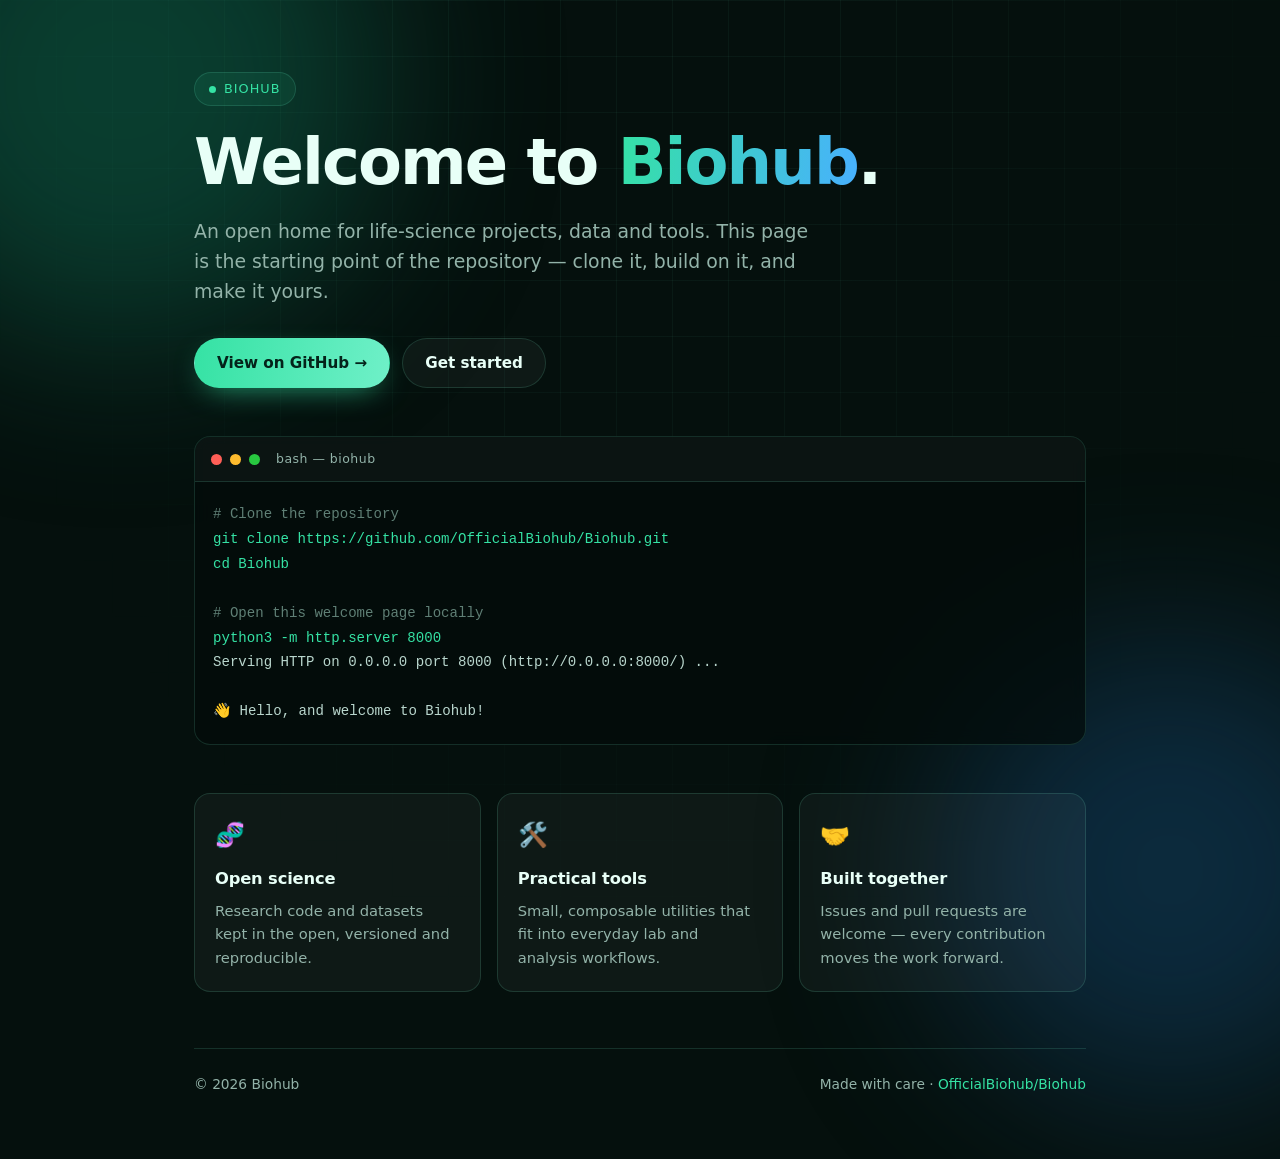
==== index.html @ 8314440e "Add welcome page for Biohub Add a self-contained index.html welcome page (no build step or dependenc" ====
<!DOCTYPE html>
<html lang="en">
<head>
<meta charset="UTF-8" />
<meta name="viewport" content="width=device-width, initial-scale=1.0" />
<title>Welcome to Biohub</title>
<meta name="description" content="Welcome to Biohub — an open home for life-science projects, data and tools." />
<link rel="icon" href="data:image/svg+xml,<svg xmlns='http://www.w3.org/2000/svg' viewBox='0 0 100 100'><text y='.9em' font-size='90'>🧬</text></svg>" />
<style>
  :root {
    --bg: #05100d;
    --bg-soft: #0b1a16;
    --card: rgba(255, 255, 255, 0.04);
    --border: rgba(120, 255, 214, 0.14);
    --text: #e8fff7;
    --muted: #93b3a9;
    --accent: #35e2a4;
    --accent-2: #48b0ff;
    --radius: 16px;
  }

  * { box-sizing: border-box; }

  html, body { height: 100%; }

  body {
    margin: 0;
    font-family: "Inter", ui-sans-serif, system-ui, -apple-system, "Segoe UI", Roboto, Helvetica, Arial, sans-serif;
    color: var(--text);
    background: var(--bg);
    line-height: 1.6;
    -webkit-font-smoothing: antialiased;
    overflow-x: hidden;
  }

  /* Ambient background */
  .glow {
    position: fixed;
    border-radius: 50%;
    filter: blur(90px);
    opacity: 0.5;
    pointer-events: none;
    z-index: 0;
  }
  .glow--a { width: 520px; height: 520px; background: #0f6b52; top: -180px; left: -140px; }
  .glow--b { width: 460px; height: 460px; background: #14456e; bottom: -200px; right: -120px; }

  .grid-lines {
    position: fixed;
    inset: 0;
    background-image:
      linear-gradient(rgba(120, 255, 214, 0.045) 1px, transparent 1px),
      linear-gradient(90deg, rgba(120, 255, 214, 0.045) 1px, transparent 1px);
    background-size: 56px 56px;
    mask-image: radial-gradient(ellipse at 50% 0%, #000 25%, transparent 78%);
    -webkit-mask-image: radial-gradient(ellipse at 50% 0%, #000 25%, transparent 78%);
    pointer-events: none;
    z-index: 0;
  }

  .wrap {
    position: relative;
    z-index: 1;
    max-width: 940px;
    margin: 0 auto;
    padding: 72px 24px 64px;
  }

  /* Hero */
  .badge {
    display: inline-flex;
    align-items: center;
    gap: 8px;
    padding: 6px 14px;
    font-size: 0.8rem;
    letter-spacing: 0.08em;
    text-transform: uppercase;
    color: var(--accent);
    background: rgba(53, 226, 164, 0.08);
    border: 1px solid var(--border);
    border-radius: 999px;
  }

  .dot {
    width: 7px; height: 7px;
    border-radius: 50%;
    background: var(--accent);
    box-shadow: 0 0 0 0 rgba(53, 226, 164, 0.6);
    animation: pulse 2.4s ease-out infinite;
  }

  @keyframes pulse {
    0%   { box-shadow: 0 0 0 0 rgba(53, 226, 164, 0.55); }
    70%  { box-shadow: 0 0 0 12px rgba(53, 226, 164, 0); }
    100% { box-shadow: 0 0 0 0 rgba(53, 226, 164, 0); }
  }

  h1 {
    font-size: clamp(2.4rem, 7vw, 4rem);
    line-height: 1.08;
    letter-spacing: -0.03em;
    margin: 22px 0 0;
    font-weight: 700;
  }

  h1 .accent {
    background: linear-gradient(100deg, var(--accent), var(--accent-2));
    -webkit-background-clip: text;
    background-clip: text;
    color: transparent;
  }

  .lede {
    max-width: 620px;
    margin: 18px 0 0;
    font-size: clamp(1.02rem, 2.2vw, 1.18rem);
    color: var(--muted);
  }

  .actions {
    display: flex;
    flex-wrap: wrap;
    gap: 12px;
    margin-top: 32px;
  }

  .btn {
    display: inline-flex;
    align-items: center;
    gap: 8px;
    padding: 12px 22px;
    border-radius: 999px;
    font-weight: 600;
    font-size: 0.95rem;
    text-decoration: none;
    border: 1px solid transparent;
    transition: transform 0.16s ease, box-shadow 0.16s ease, background 0.16s ease, border-color 0.16s ease;
  }
  .btn:hover { transform: translateY(-2px); }

  .btn--primary {
    color: #04231a;
    background: linear-gradient(100deg, var(--accent), #6ff0c8);
    box-shadow: 0 10px 30px -12px rgba(53, 226, 164, 0.75);
  }

  .btn--ghost {
    color: var(--text);
    border-color: var(--border);
    background: var(--card);
  }
  .btn--ghost:hover { border-color: rgba(120, 255, 214, 0.35); }

  /* Terminal card */
  .terminal {
    margin-top: 48px;
    border: 1px solid var(--border);
    border-radius: var(--radius);
    background: rgba(3, 12, 10, 0.72);
    overflow: hidden;
    backdrop-filter: blur(8px);
  }

  .terminal__bar {
    display: flex;
    align-items: center;
    gap: 8px;
    padding: 12px 16px;
    background: rgba(255, 255, 255, 0.03);
    border-bottom: 1px solid var(--border);
  }
  .terminal__bar span {
    width: 11px; height: 11px; border-radius: 50%;
    background: #33463f;
  }
  .terminal__bar span:nth-child(1) { background: #ff5f57; }
  .terminal__bar span:nth-child(2) { background: #febc2e; }
  .terminal__bar span:nth-child(3) { background: #28c840; }
  .terminal__title {
    margin-left: 8px;
    font-size: 0.78rem;
    color: var(--muted);
    letter-spacing: 0.04em;
  }

  pre {
    margin: 0;
    padding: 20px 18px;
    overflow-x: auto;
    font-family: ui-monospace, SFMono-Regular, "SF Mono", Menlo, Consolas, monospace;
    font-size: 0.88rem;
    line-height: 1.75;
  }
  .c-com { color: #5f7f75; }
  .c-cmd { color: var(--accent); }
  .c-out { color: #b9d6cd; }

  /* Cards */
  .cards {
    display: grid;
    grid-template-columns: repeat(auto-fit, minmax(230px, 1fr));
    gap: 16px;
    margin-top: 48px;
  }

  .card {
    padding: 22px 20px;
    border: 1px solid var(--border);
    border-radius: var(--radius);
    background: var(--card);
    transition: transform 0.18s ease, border-color 0.18s ease, background 0.18s ease;
  }
  .card:hover {
    transform: translateY(-3px);
    border-color: rgba(120, 255, 214, 0.32);
    background: rgba(255, 255, 255, 0.06);
  }
  .card__icon { font-size: 1.5rem; }
  .card h3 {
    margin: 12px 0 6px;
    font-size: 1.02rem;
    letter-spacing: -0.01em;
  }
  .card p {
    margin: 0;
    font-size: 0.92rem;
    color: var(--muted);
  }

  footer {
    margin-top: 56px;
    padding-top: 24px;
    border-top: 1px solid var(--border);
    display: flex;
    flex-wrap: wrap;
    gap: 10px;
    justify-content: space-between;
    align-items: center;
    font-size: 0.86rem;
    color: var(--muted);
  }
  footer a { color: var(--accent); text-decoration: none; }
  footer a:hover { text-decoration: underline; }

  /* Entrance animation */
  .reveal {
    opacity: 0;
    transform: translateY(14px);
    animation: rise 0.7s cubic-bezier(0.22, 1, 0.36, 1) forwards;
  }
  .reveal:nth-child(1) { animation-delay: 0.05s; }
  .d1 { animation-delay: 0.12s; }
  .d2 { animation-delay: 0.2s; }
  .d3 { animation-delay: 0.28s; }
  .d4 { animation-delay: 0.36s; }
  .d5 { animation-delay: 0.44s; }

  @keyframes rise {
    to { opacity: 1; transform: translateY(0); }
  }

  @media (prefers-reduced-motion: reduce) {
    .reveal { animation: none; opacity: 1; transform: none; }
    .dot { animation: none; }
    .btn:hover, .card:hover { transform: none; }
  }
</style>
</head>
<body>
  <div class="glow glow--a"></div>
  <div class="glow glow--b"></div>
  <div class="grid-lines"></div>

  <main class="wrap">
    <header>
      <div class="badge reveal"><span class="dot"></span> Biohub</div>
      <h1 class="reveal d1">Welcome to <span class="accent">Biohub</span>.</h1>
      <p class="lede reveal d2">
        An open home for life-science projects, data and tools. This page is the
        starting point of the repository — clone it, build on it, and make it yours.
      </p>

      <div class="actions reveal d3">
        <a class="btn btn--primary" href="https://github.com/OfficialBiohub/Biohub">View on GitHub →</a>
        <a class="btn btn--ghost" href="#start">Get started</a>
      </div>
    </header>

    <section class="terminal reveal d4" id="start">
      <div class="terminal__bar">
        <span></span><span></span><span></span>
        <div class="terminal__title">bash — biohub</div>
      </div>
<pre><code><span class="c-com"># Clone the repository</span>
<span class="c-cmd">git clone https://github.com/OfficialBiohub/Biohub.git</span>
<span class="c-cmd">cd Biohub</span>

<span class="c-com"># Open this welcome page locally</span>
<span class="c-cmd">python3 -m http.server 8000</span>
<span class="c-out">Serving HTTP on 0.0.0.0 port 8000 (http://0.0.0.0:8000/) ...</span>

<span class="c-out">👋 Hello, and welcome to Biohub!</span></code></pre>
    </section>

    <section class="cards">
      <article class="card reveal d2">
        <div class="card__icon">🧬</div>
        <h3>Open science</h3>
        <p>Research code and datasets kept in the open, versioned and reproducible.</p>
      </article>
      <article class="card reveal d3">
        <div class="card__icon">🛠️</div>
        <h3>Practical tools</h3>
        <p>Small, composable utilities that fit into everyday lab and analysis workflows.</p>
      </article>
      <article class="card reveal d4">
        <div class="card__icon">🤝</div>
        <h3>Built together</h3>
        <p>Issues and pull requests are welcome — every contribution moves the work forward.</p>
      </article>
    </section>

    <footer class="reveal d5">
      <span>© <span id="year">2026</span> Biohub</span>
      <span>Made with care · <a href="https://github.com/OfficialBiohub/Biohub">OfficialBiohub/Biohub</a></span>
    </footer>
  </main>

  <script>
    document.getElementById("year").textContent = new Date().getFullYear();

    // Smooth scroll for in-page links
    document.querySelectorAll('a[href^="#"]').forEach(function (link) {
      link.addEventListener("click", function (e) {
        var target = document.querySelector(link.getAttribute("href"));
        if (!target) return;
        e.preventDefault();
        target.scrollIntoView({ behavior: "smooth", block: "start" });
      });
    });
  </script>
</body>
</html>
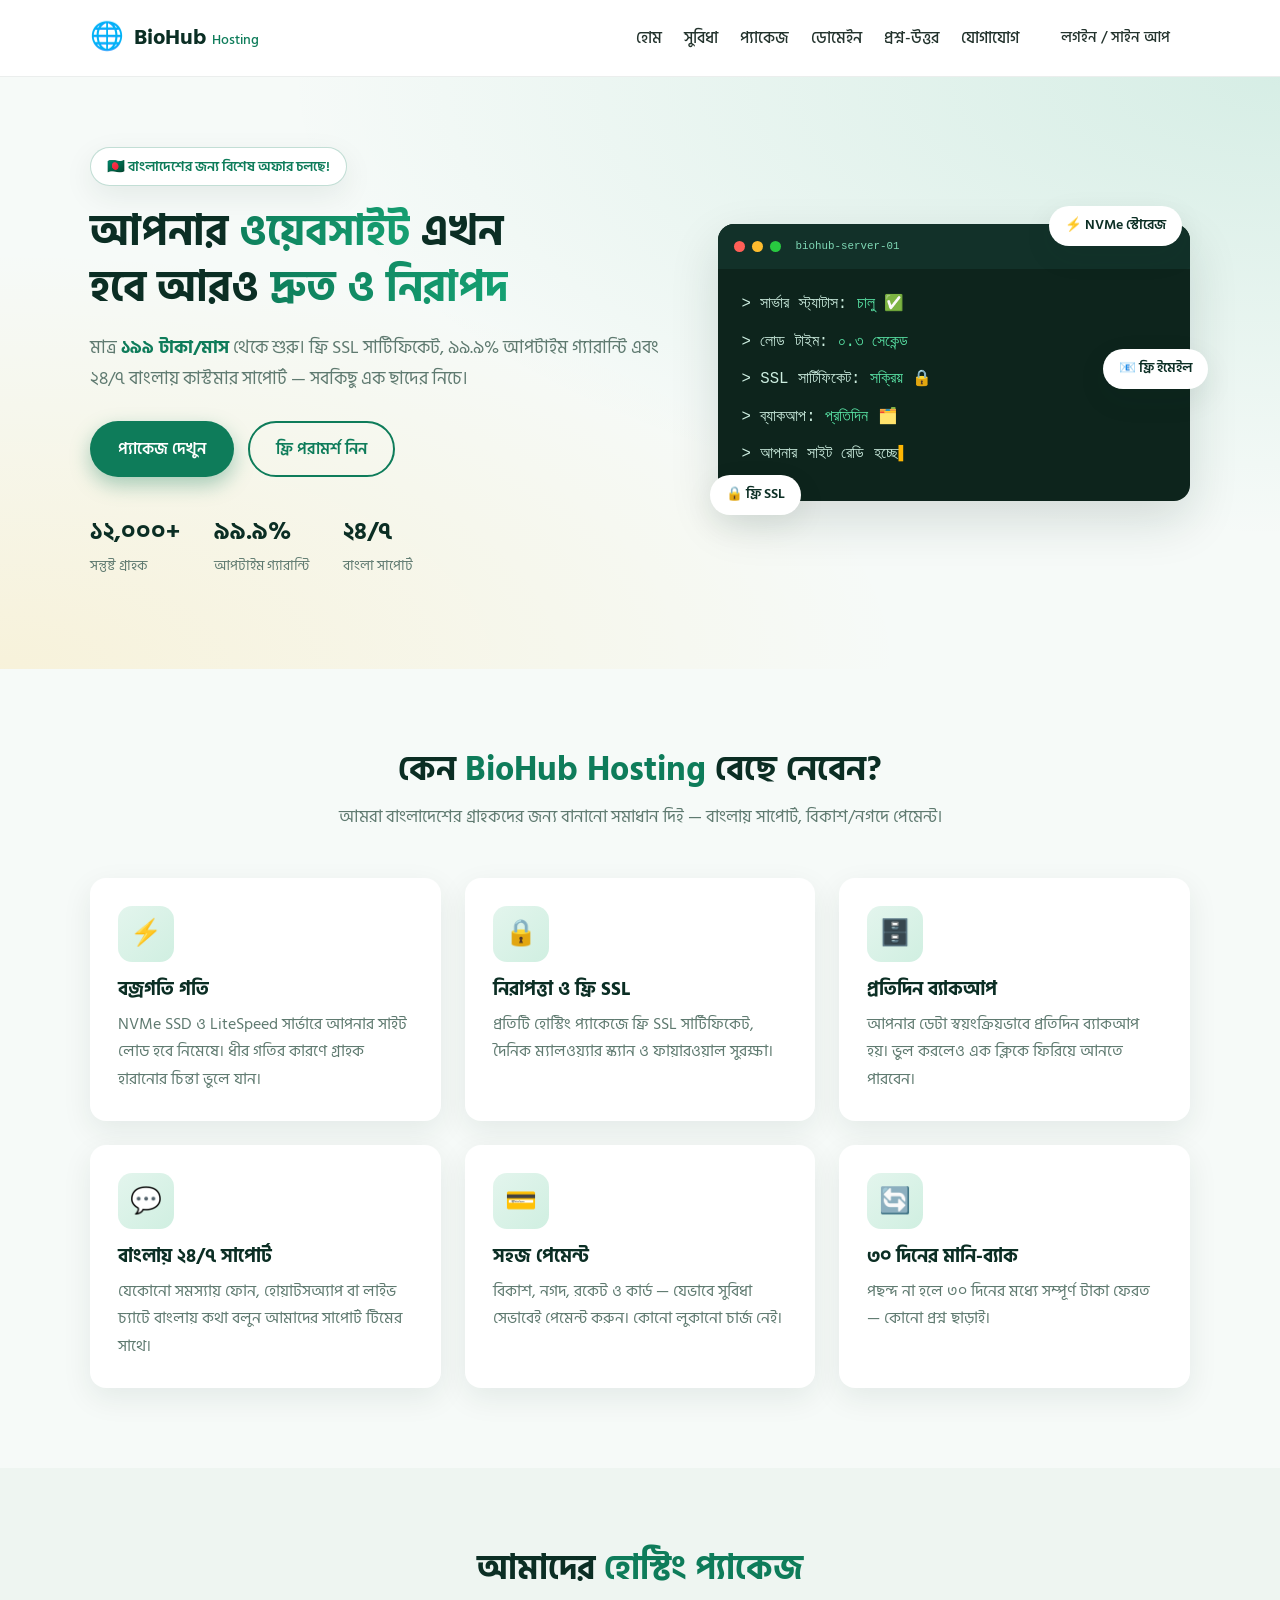
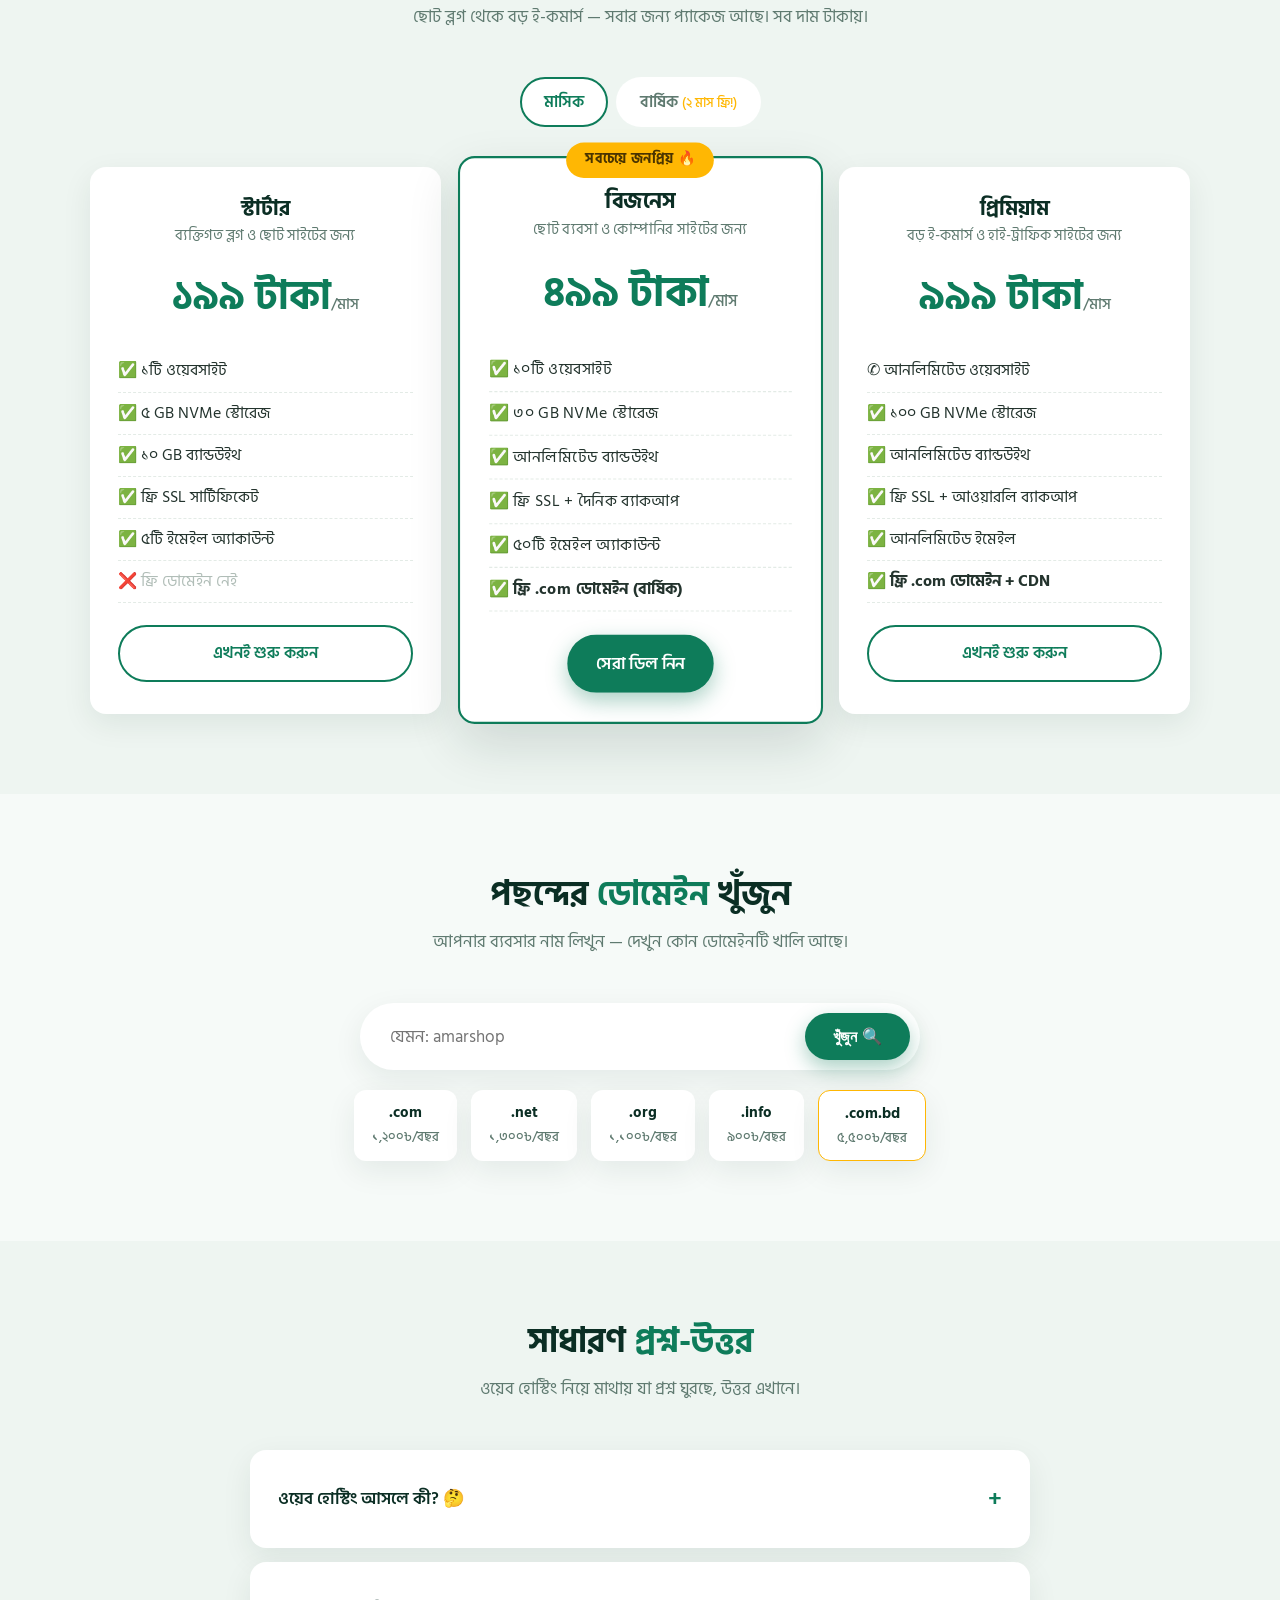
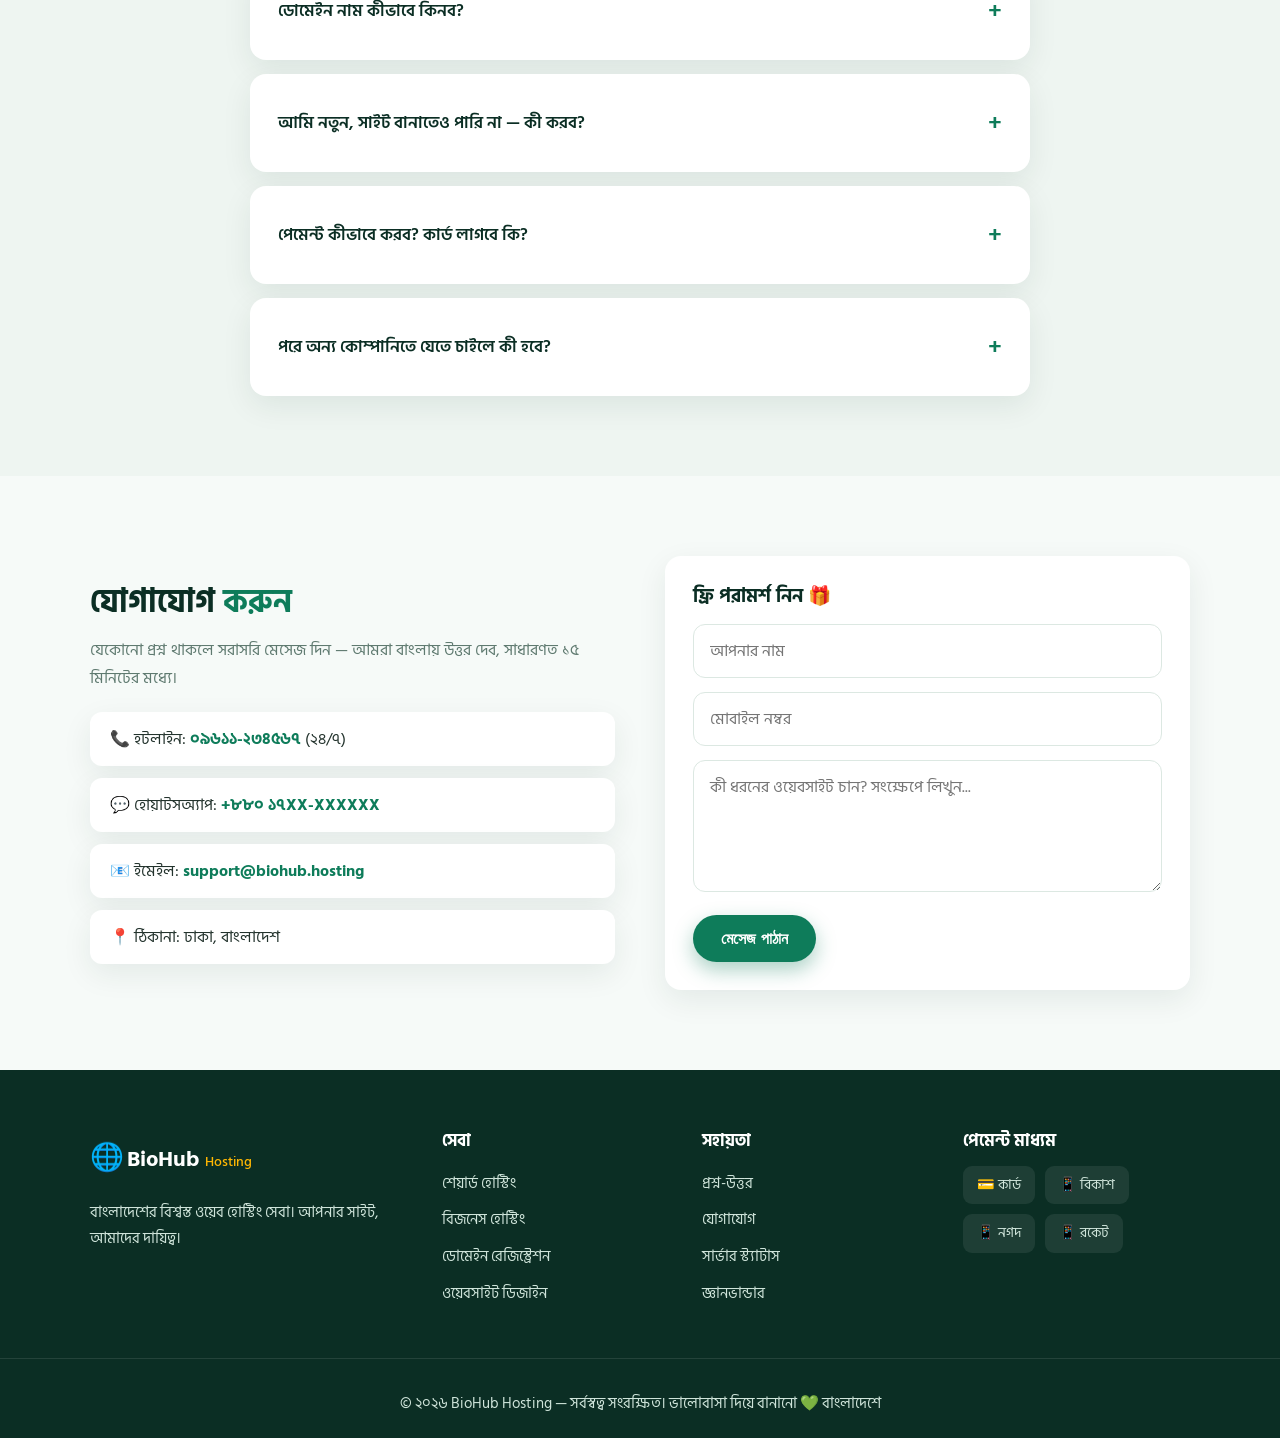
==== commit 5b0a5b86: "BioHub Hosting: বাংলা ওয়েব হোস্টিং ওয়েবসাইট যোগ করা হলো (HTML + CSS + JS) Co-authored-by: arena-ag" ====
--- a/index.html
+++ b/index.html
@@ -1,343 +1,300 @@
 <!DOCTYPE html>
-<html lang="en">
+<html lang="bn">
 <head>
-<meta charset="UTF-8" />
-<meta name="viewport" content="width=device-width, initial-scale=1.0" />
-<title>Welcome to Biohub</title>
-<meta name="description" content="Welcome to Biohub — an open home for life-science projects, data and tools." />
-<link rel="icon" href="data:image/svg+xml,<svg xmlns='http://www.w3.org/2000/svg' viewBox='0 0 100 100'><text y='.9em' font-size='90'>🧬</text></svg>" />
-<style>
-  :root {
-    --bg: #05100d;
-    --bg-soft: #0b1a16;
-    --card: rgba(255, 255, 255, 0.04);
-    --border: rgba(120, 255, 214, 0.14);
-    --text: #e8fff7;
-    --muted: #93b3a9;
-    --accent: #35e2a4;
-    --accent-2: #48b0ff;
-    --radius: 16px;
-  }
-
-  * { box-sizing: border-box; }
-
-  html, body { height: 100%; }
-
-  body {
-    margin: 0;
-    font-family: "Inter", ui-sans-serif, system-ui, -apple-system, "Segoe UI", Roboto, Helvetica, Arial, sans-serif;
-    color: var(--text);
-    background: var(--bg);
-    line-height: 1.6;
-    -webkit-font-smoothing: antialiased;
-    overflow-x: hidden;
-  }
-
-  /* Ambient background */
-  .glow {
-    position: fixed;
-    border-radius: 50%;
-    filter: blur(90px);
-    opacity: 0.5;
-    pointer-events: none;
-    z-index: 0;
-  }
-  .glow--a { width: 520px; height: 520px; background: #0f6b52; top: -180px; left: -140px; }
-  .glow--b { width: 460px; height: 460px; background: #14456e; bottom: -200px; right: -120px; }
-
-  .grid-lines {
-    position: fixed;
-    inset: 0;
-    background-image:
-      linear-gradient(rgba(120, 255, 214, 0.045) 1px, transparent 1px),
-      linear-gradient(90deg, rgba(120, 255, 214, 0.045) 1px, transparent 1px);
-    background-size: 56px 56px;
-    mask-image: radial-gradient(ellipse at 50% 0%, #000 25%, transparent 78%);
-    -webkit-mask-image: radial-gradient(ellipse at 50% 0%, #000 25%, transparent 78%);
-    pointer-events: none;
-    z-index: 0;
-  }
-
-  .wrap {
-    position: relative;
-    z-index: 1;
-    max-width: 940px;
-    margin: 0 auto;
-    padding: 72px 24px 64px;
-  }
-
-  /* Hero */
-  .badge {
-    display: inline-flex;
-    align-items: center;
-    gap: 8px;
-    padding: 6px 14px;
-    font-size: 0.8rem;
-    letter-spacing: 0.08em;
-    text-transform: uppercase;
-    color: var(--accent);
-    background: rgba(53, 226, 164, 0.08);
-    border: 1px solid var(--border);
-    border-radius: 999px;
-  }
-
-  .dot {
-    width: 7px; height: 7px;
-    border-radius: 50%;
-    background: var(--accent);
-    box-shadow: 0 0 0 0 rgba(53, 226, 164, 0.6);
-    animation: pulse 2.4s ease-out infinite;
-  }
-
-  @keyframes pulse {
-    0%   { box-shadow: 0 0 0 0 rgba(53, 226, 164, 0.55); }
-    70%  { box-shadow: 0 0 0 12px rgba(53, 226, 164, 0); }
-    100% { box-shadow: 0 0 0 0 rgba(53, 226, 164, 0); }
-  }
-
-  h1 {
-    font-size: clamp(2.4rem, 7vw, 4rem);
-    line-height: 1.08;
-    letter-spacing: -0.03em;
-    margin: 22px 0 0;
-    font-weight: 700;
-  }
-
-  h1 .accent {
-    background: linear-gradient(100deg, var(--accent), var(--accent-2));
-    -webkit-background-clip: text;
-    background-clip: text;
-    color: transparent;
-  }
-
-  .lede {
-    max-width: 620px;
-    margin: 18px 0 0;
-    font-size: clamp(1.02rem, 2.2vw, 1.18rem);
-    color: var(--muted);
-  }
-
-  .actions {
-    display: flex;
-    flex-wrap: wrap;
-    gap: 12px;
-    margin-top: 32px;
-  }
-
-  .btn {
-    display: inline-flex;
-    align-items: center;
-    gap: 8px;
-    padding: 12px 22px;
-    border-radius: 999px;
-    font-weight: 600;
-    font-size: 0.95rem;
-    text-decoration: none;
-    border: 1px solid transparent;
-    transition: transform 0.16s ease, box-shadow 0.16s ease, background 0.16s ease, border-color 0.16s ease;
-  }
-  .btn:hover { transform: translateY(-2px); }
-
-  .btn--primary {
-    color: #04231a;
-    background: linear-gradient(100deg, var(--accent), #6ff0c8);
-    box-shadow: 0 10px 30px -12px rgba(53, 226, 164, 0.75);
-  }
-
-  .btn--ghost {
-    color: var(--text);
-    border-color: var(--border);
-    background: var(--card);
-  }
-  .btn--ghost:hover { border-color: rgba(120, 255, 214, 0.35); }
-
-  /* Terminal card */
-  .terminal {
-    margin-top: 48px;
-    border: 1px solid var(--border);
-    border-radius: var(--radius);
-    background: rgba(3, 12, 10, 0.72);
-    overflow: hidden;
-    backdrop-filter: blur(8px);
-  }
-
-  .terminal__bar {
-    display: flex;
-    align-items: center;
-    gap: 8px;
-    padding: 12px 16px;
-    background: rgba(255, 255, 255, 0.03);
-    border-bottom: 1px solid var(--border);
-  }
-  .terminal__bar span {
-    width: 11px; height: 11px; border-radius: 50%;
-    background: #33463f;
-  }
-  .terminal__bar span:nth-child(1) { background: #ff5f57; }
-  .terminal__bar span:nth-child(2) { background: #febc2e; }
-  .terminal__bar span:nth-child(3) { background: #28c840; }
-  .terminal__title {
-    margin-left: 8px;
-    font-size: 0.78rem;
-    color: var(--muted);
-    letter-spacing: 0.04em;
-  }
-
-  pre {
-    margin: 0;
-    padding: 20px 18px;
-    overflow-x: auto;
-    font-family: ui-monospace, SFMono-Regular, "SF Mono", Menlo, Consolas, monospace;
-    font-size: 0.88rem;
-    line-height: 1.75;
-  }
-  .c-com { color: #5f7f75; }
-  .c-cmd { color: var(--accent); }
-  .c-out { color: #b9d6cd; }
-
-  /* Cards */
-  .cards {
-    display: grid;
-    grid-template-columns: repeat(auto-fit, minmax(230px, 1fr));
-    gap: 16px;
-    margin-top: 48px;
-  }
-
-  .card {
-    padding: 22px 20px;
-    border: 1px solid var(--border);
-    border-radius: var(--radius);
-    background: var(--card);
-    transition: transform 0.18s ease, border-color 0.18s ease, background 0.18s ease;
-  }
-  .card:hover {
-    transform: translateY(-3px);
-    border-color: rgba(120, 255, 214, 0.32);
-    background: rgba(255, 255, 255, 0.06);
-  }
-  .card__icon { font-size: 1.5rem; }
-  .card h3 {
-    margin: 12px 0 6px;
-    font-size: 1.02rem;
-    letter-spacing: -0.01em;
-  }
-  .card p {
-    margin: 0;
-    font-size: 0.92rem;
-    color: var(--muted);
-  }
-
-  footer {
-    margin-top: 56px;
-    padding-top: 24px;
-    border-top: 1px solid var(--border);
-    display: flex;
-    flex-wrap: wrap;
-    gap: 10px;
-    justify-content: space-between;
-    align-items: center;
-    font-size: 0.86rem;
-    color: var(--muted);
-  }
-  footer a { color: var(--accent); text-decoration: none; }
-  footer a:hover { text-decoration: underline; }
-
-  /* Entrance animation */
-  .reveal {
-    opacity: 0;
-    transform: translateY(14px);
-    animation: rise 0.7s cubic-bezier(0.22, 1, 0.36, 1) forwards;
-  }
-  .reveal:nth-child(1) { animation-delay: 0.05s; }
-  .d1 { animation-delay: 0.12s; }
-  .d2 { animation-delay: 0.2s; }
-  .d3 { animation-delay: 0.28s; }
-  .d4 { animation-delay: 0.36s; }
-  .d5 { animation-delay: 0.44s; }
-
-  @keyframes rise {
-    to { opacity: 1; transform: translateY(0); }
-  }
-
-  @media (prefers-reduced-motion: reduce) {
-    .reveal { animation: none; opacity: 1; transform: none; }
-    .dot { animation: none; }
-    .btn:hover, .card:hover { transform: none; }
-  }
-</style>
+  <meta charset="UTF-8" />
+  <meta name="viewport" content="width=device-width, initial-scale=1.0" />
+  <title>BioHub Hosting — বাংলাদেশের বিশ্বস্ত ওয়েব হোস্টিং</title>
+  <meta name="description" content="BioHub Hosting — সস্তা, দ্রুত ও নিরাপদ ওয়েব হোস্টিং সেবা। বাংলাদেশের জন্য বিশেষ প্যাকেজ, ২৪/৭ বাংলা সাপোর্ট।" />
+  <link rel="preconnect" href="https://fonts.googleapis.com" />
+  <link rel="preconnect" href="https://fonts.gstatic.com" crossorigin />
+  <link href="https://fonts.googleapis.com/css2?family=Hind+Siliguri:wght@300;400;500;600;700&family=Noto+Serif+Bengali:wght@600;700&display=swap" rel="stylesheet" />
+  <link rel="stylesheet" href="style.css" />
 </head>
 <body>
-  <div class="glow glow--a"></div>
-  <div class="glow glow--b"></div>
-  <div class="grid-lines"></div>
-
-  <main class="wrap">
-    <header>
-      <div class="badge reveal"><span class="dot"></span> Biohub</div>
-      <h1 class="reveal d1">Welcome to <span class="accent">Biohub</span>.</h1>
-      <p class="lede reveal d2">
-        An open home for life-science projects, data and tools. This page is the
-        starting point of the repository — clone it, build on it, and make it yours.
-      </p>
-
-      <div class="actions reveal d3">
-        <a class="btn btn--primary" href="https://github.com/OfficialBiohub/Biohub">View on GitHub →</a>
-        <a class="btn btn--ghost" href="#start">Get started</a>
-      </div>
-    </header>
-
-    <section class="terminal reveal d4" id="start">
-      <div class="terminal__bar">
-        <span></span><span></span><span></span>
-        <div class="terminal__title">bash — biohub</div>
-      </div>
-<pre><code><span class="c-com"># Clone the repository</span>
-<span class="c-cmd">git clone https://github.com/OfficialBiohub/Biohub.git</span>
-<span class="c-cmd">cd Biohub</span>
-
-<span class="c-com"># Open this welcome page locally</span>
-<span class="c-cmd">python3 -m http.server 8000</span>
-<span class="c-out">Serving HTTP on 0.0.0.0 port 8000 (http://0.0.0.0:8000/) ...</span>
-
-<span class="c-out">👋 Hello, and welcome to Biohub!</span></code></pre>
-    </section>
-
-    <section class="cards">
-      <article class="card reveal d2">
-        <div class="card__icon">🧬</div>
-        <h3>Open science</h3>
-        <p>Research code and datasets kept in the open, versioned and reproducible.</p>
-      </article>
-      <article class="card reveal d3">
-        <div class="card__icon">🛠️</div>
-        <h3>Practical tools</h3>
-        <p>Small, composable utilities that fit into everyday lab and analysis workflows.</p>
-      </article>
-      <article class="card reveal d4">
-        <div class="card__icon">🤝</div>
-        <h3>Built together</h3>
-        <p>Issues and pull requests are welcome — every contribution moves the work forward.</p>
-      </article>
-    </section>
-
-    <footer class="reveal d5">
-      <span>© <span id="year">2026</span> Biohub</span>
-      <span>Made with care · <a href="https://github.com/OfficialBiohub/Biohub">OfficialBiohub/Biohub</a></span>
-    </footer>
-  </main>
-
-  <script>
-    document.getElementById("year").textContent = new Date().getFullYear();
-
-    // Smooth scroll for in-page links
-    document.querySelectorAll('a[href^="#"]').forEach(function (link) {
-      link.addEventListener("click", function (e) {
-        var target = document.querySelector(link.getAttribute("href"));
-        if (!target) return;
-        e.preventDefault();
-        target.scrollIntoView({ behavior: "smooth", block: "start" });
-      });
-    });
-  </script>
+
+  <!-- ================= হেডার / নেভিগেশন ================= -->
+  <header class="header">
+    <div class="container nav-wrap">
+      <a class="logo" href="#home">
+        <span class="logo-icon">🌐</span>
+        <span class="logo-text">BioHub <small>Hosting</small></span>
+      </a>
+      <nav class="nav" id="navMenu">
+        <a href="#home">হোম</a>
+        <a href="#features">সুবিধা</a>
+        <a href="#pricing">প্যাকেজ</a>
+        <a href="#domains">ডোমেইন</a>
+        <a href="#faq">প্রশ্ন-উত্তর</a>
+        <a href="#contact">যোগাযোগ</a>
+        <a href="#contact" class="btn btn-sm">লগইন / সাইন আপ</a>
+      </nav>
+      <button class="nav-toggle" id="navToggle" aria-label="মেনু">☰</button>
+    </div>
+  </header>
+
+  <!-- ================= হিরো সেকশন ================= -->
+  <section class="hero" id="home">
+    <div class="container hero-grid">
+      <div class="hero-text">
+        <span class="badge">🇧🇩 বাংলাদেশের জন্য বিশেষ অফার চলছে!</span>
+        <h1>আপনার <span class="highlight">ওয়েবসাইট</span> এখন <br class="br-desktop" />হবে আরও <span class="highlight">দ্রুত ও নিরাপদ</span></h1>
+        <p class="lead">
+          মাত্র <strong>১৯৯ টাকা/মাস</strong> থেকে শুরু। ফ্রি SSL সার্টিফিকেট, ৯৯.৯% আপটাইম গ্যারান্টি
+          এবং ২৪/৭ বাংলায় কাস্টমার সাপোর্ট — সবকিছু এক ছাদের নিচে।
+        </p>
+        <div class="hero-actions">
+          <a href="#pricing" class="btn btn-primary">প্যাকেজ দেখুন</a>
+          <a href="#contact" class="btn btn-ghost">ফ্রি পরামর্শ নিন</a>
+        </div>
+        <div class="hero-stats">
+          <div><strong>১২,০০০+</strong><span>সন্তুষ্ট গ্রাহক</span></div>
+          <div><strong>৯৯.৯%</strong><span>আপটাইম গ্যারান্টি</span></div>
+          <div><strong>২৪/৭</strong><span>বাংলা সাপোর্ট</span></div>
+        </div>
+      </div>
+      <div class="hero-art">
+        <div class="server-card">
+          <div class="server-head">
+            <span class="dot red"></span><span class="dot yellow"></span><span class="dot green"></span>
+            <small>biohub-server-01</small>
+          </div>
+          <div class="server-body">
+            <p>> সার্ভার স্ট্যাটাস: <span class="ok">চালু ✅</span></p>
+            <p>> লোড টাইম: <span class="ok">০.৩ সেকেন্ড</span></p>
+            <p>> SSL সার্টিফিকেট: <span class="ok">সক্রিয় 🔒</span></p>
+            <p>> ব্যাকআপ: <span class="ok">প্রতিদিন 🗂️</span></p>
+            <p class="cursor-line">> আপনার সাইট রেডি হচ্ছে<span class="cursor">▌</span></p>
+          </div>
+        </div>
+        <div class="float-chip chip-1">⚡ NVMe স্টোরেজ</div>
+        <div class="float-chip chip-2">🔒 ফ্রি SSL</div>
+        <div class="float-chip chip-3">📧 ফ্রি ইমেইল</div>
+      </div>
+    </div>
+  </section>
+
+  <!-- ================= সুবিধা সেকশন ================= -->
+  <section class="section" id="features">
+    <div class="container">
+      <div class="section-head">
+        <h2>কেন <span>BioHub Hosting</span> বেছে নেবেন?</h2>
+        <p>আমরা বাংলাদেশের গ্রাহকদের জন্য বানানো সমাধান দিই — বাংলায় সাপোর্ট, বিকাশ/নগদে পেমেন্ট।</p>
+      </div>
+      <div class="grid-3">
+        <div class="card feature">
+          <div class="icon">⚡</div>
+          <h3>বজ্রগতি গতি</h3>
+          <p>NVMe SSD ও LiteSpeed সার্ভারে আপনার সাইট লোড হবে নিমেষে। ধীর গতির কারণে গ্রাহক হারানোর চিন্তা ভুলে যান।</p>
+        </div>
+        <div class="card feature">
+          <div class="icon">🔒</div>
+          <h3>নিরাপত্তা ও ফ্রি SSL</h3>
+          <p>প্রতিটি হোস্টিং প্যাকেজে ফ্রি SSL সার্টিফিকেট, দৈনিক ম্যালওয়্যার স্ক্যান ও ফায়ারওয়াল সুরক্ষা।</p>
+        </div>
+        <div class="card feature">
+          <div class="icon">🗄️</div>
+          <h3>প্রতিদিন ব্যাকআপ</h3>
+          <p>আপনার ডেটা স্বয়ংক্রিয়ভাবে প্রতিদিন ব্যাকআপ হয়। ভুল করলেও এক ক্লিকে ফিরিয়ে আনতে পারবেন।</p>
+        </div>
+        <div class="card feature">
+          <div class="icon">💬</div>
+          <h3>বাংলায় ২৪/৭ সাপোর্ট</h3>
+          <p>যেকোনো সমস্যায় ফোন, হোয়াটসঅ্যাপ বা লাইভ চ্যাটে বাংলায় কথা বলুন আমাদের সাপোর্ট টিমের সাথে।</p>
+        </div>
+        <div class="card feature">
+          <div class="icon">💳</div>
+          <h3>সহজ পেমেন্ট</h3>
+          <p>বিকাশ, নগদ, রকেট ও কার্ড — যেভাবে সুবিধা সেভাবেই পেমেন্ট করুন। কোনো লুকানো চার্জ নেই।</p>
+        </div>
+        <div class="card feature">
+          <div class="icon">🔄</div>
+          <h3>৩০ দিনের মানি-ব্যাক</h3>
+          <p>পছন্দ না হলে ৩০ দিনের মধ্যে সম্পূর্ণ টাকা ফেরত — কোনো প্রশ্ন ছাড়াই।</p>
+        </div>
+      </div>
+    </div>
+  </section>
+
+  <!-- ================= প্যাকেজ / দাম ================= -->
+  <section class="section section-alt" id="pricing">
+    <div class="container">
+      <div class="section-head">
+        <h2>আমাদের <span>হোস্টিং প্যাকেজ</span></h2>
+        <p>ছোট ব্লগ থেকে বড় ই-কমার্স — সবার জন্য প্যাকেজ আছে। সব দাম টাকায়।</p>
+      </div>
+
+      <div class="billing-toggle">
+        <span class="active" data-billing="monthly">মাসিক</span>
+        <span data-billing="yearly">বার্ষিক <small>(২ মাস ফ্রি!)</small></span>
+      </div>
+
+      <div class="grid-3 pricing-grid">
+        <div class="card price-card">
+          <h3>স্টার্টার</h3>
+          <p class="desc">ব্যক্তিগত ব্লগ ও ছোট সাইটের জন্য</p>
+          <div class="price"><span data-monthly="১৯৯" data-yearly="১,৯৯০">১৯৯</span> টাকা<em data-monthly="/মাস" data-yearly="/বছর">/মাস</em></div>
+          <ul>
+            <li>✅ ১টি ওয়েবসাইট</li>
+            <li>✅ ৫ GB NVMe স্টোরেজ</li>
+            <li>✅ ১০ GB ব্যান্ডউইথ</li>
+            <li>✅ ফ্রি SSL সার্টিফিকেট</li>
+            <li>✅ ৫টি ইমেইল অ্যাকাউন্ট</li>
+            <li class="muted">❌ ফ্রি ডোমেইন নেই</li>
+          </ul>
+          <a href="#contact" class="btn btn-outline">এখনই শুরু করুন</a>
+        </div>
+
+        <div class="card price-card featured">
+          <span class="ribbon">সবচেয়ে জনপ্রিয় 🔥</span>
+          <h3>বিজনেস</h3>
+          <p class="desc">ছোট ব্যবসা ও কোম্পানির সাইটের জন্য</p>
+          <div class="price"><span data-monthly="৪৯৯" data-yearly="৪,৯৯০">৪৯৯</span> টাকা<em data-monthly="/মাস" data-yearly="/বছর">/মাস</em></div>
+          <ul>
+            <li>✅ ১০টি ওয়েবসাইট</li>
+            <li>✅ ৩০ GB NVMe স্টোরেজ</li>
+            <li>✅ আনলিমিটেড ব্যান্ডউইথ</li>
+            <li>✅ ফ্রি SSL + দৈনিক ব্যাকআপ</li>
+            <li>✅ ৫০টি ইমেইল অ্যাকাউন্ট</li>
+            <li>✅ <strong>ফ্রি .com ডোমেইন (বার্ষিক)</strong></li>
+          </ul>
+          <a href="#contact" class="btn btn-primary">সেরা ডিল নিন</a>
+        </div>
+
+        <div class="card price-card">
+          <h3>প্রিমিয়াম</h3>
+          <p class="desc">বড় ই-কমার্স ও হাই-ট্রাফিক সাইটের জন্য</p>
+          <div class="price"><span data-monthly="৯৯৯" data-yearly="৯,৯৯০">৯৯৯</span> টাকা<em data-monthly="/মাস" data-yearly="/বছর">/মাস</em></div>
+          <ul>
+            <li>✆ আনলিমিটেড ওয়েবসাইট</li>
+            <li>✅ ১০০ GB NVMe স্টোরেজ</li>
+            <li>✅ আনলিমিটেড ব্যান্ডউইথ</li>
+            <li>✅ ফ্রি SSL + আওয়ারলি ব্যাকআপ</li>
+            <li>✅ আনলিমিটেড ইমেইল</li>
+            <li>✅ <strong>ফ্রি .com ডোমেইন + CDN</strong></li>
+          </ul>
+          <a href="#contact" class="btn btn-outline">এখনই শুরু করুন</a>
+        </div>
+      </div>
+    </div>
+  </section>
+
+  <!-- ================= ডোমেইন সার্চ ================= -->
+  <section class="section" id="domains">
+    <div class="container domain-wrap">
+      <div class="section-head">
+        <h2>পছন্দের <span>ডোমেইন</span> খুঁজুন</h2>
+        <p>আপনার ব্যবসার নাম লিখুন — দেখুন কোন ডোমেইনটি খালি আছে।</p>
+      </div>
+      <form class="domain-search" id="domainForm">
+        <input type="text" id="domainInput" placeholder="যেমন: amarshop" aria-label="ডোমেইন নাম" />
+        <button type="submit" class="btn btn-primary">খুঁজুন 🔍</button>
+      </form>
+      <div class="domain-result" id="domainResult" hidden></div>
+      <div class="tld-row">
+        <span class="tld">.com <small>১,২০০৳/বছর</small></span>
+        <span class="tld">.net <small>১,৩০০৳/বছর</small></span>
+        <span class="tld">.org <small>১,১০০৳/বছর</small></span>
+        <span class="tld">.info <small>৯০০৳/বছর</small></span>
+        <span class="tld tld-bd">.com.bd <small>৫,৫০০৳/বছর</small></span>
+      </div>
+    </div>
+  </section>
+
+  <!-- ================= প্রশ্ন-উত্তর ================= -->
+  <section class="section section-alt" id="faq">
+    <div class="container">
+      <div class="section-head">
+        <h2>সাধারণ <span>প্রশ্ন-উত্তর</span></h2>
+        <p>ওয়েব হোস্টিং নিয়ে মাথায় যা প্রশ্ন ঘুরছে, উত্তর এখানে।</p>
+      </div>
+      <div class="faq-list">
+        <details class="card faq">
+          <summary>ওয়েব হোস্টিং আসলে কী? 🤔</summary>
+          <p>ওয়েব হোস্টিং হলো এমন একটি সেবা, যেখানে আপনার ওয়েবসাইটের সব ফাইল (ছবি, লেখা, কোড) একটি শক্তিশালী কম্পিউটার — অর্থাৎ <strong>সার্ভার</strong>-এ সংরক্ষণ করা হয়। সেই সার্ভার সারাক্ষণ ইন্টারনেটের সাথে যুক্ত থাকে, তাই পৃথিবীর যেকোনো প্রান্ত থেকে যে কেউ আপনার সাইটটি দেখতে পারে। সহজভাবে বললে — আপনার ওয়েবসাইটের “বাড়া ভাড়া” নেওয়ার মতোই!</p>
+        </details>
+        <details class="card faq">
+          <summary>ডোমেইন নাম কীভাবে কিনব?</summary>
+          <p>উপরের ডোমেইন সার্চ বক্সে আপনার পছন্দের নাম লিখুন। খালি থাকলে আমরা নিবন্ধন করে দেব। .com ডোমেইনের দাম মাত্র ১,২০০ টাকা/বছর। বিজনেস ও প্রিমিয়াম প্যাকেজ বার্ষিক নিলে ডোমেইন একদম ফ্রি!</p>
+        </details>
+        <details class="card faq">
+          <summary>আমি নতুন, সাইট বানাতেও পারি না — কী করব?</summary>
+          <p>চিন্তা নেই! আমাদের সাথে যোগাযোগ করলে আমরা বাংলায় ধাপে ধাপে সাহায্য করব। চাইলে আমরাই আপনার সাইট বানিয়ে দেব — ব্লগ, পোর্টফোলিও বা অনলাইন শপ যাই হোক।</p>
+        </details>
+        <details class="card faq">
+          <summary>পেমেন্ট কীভাবে করব? কার্ড লাগবে কি?</summary>
+          <p>না! বিকাশ, নগদ, রকেটেই পেমেন্ট করতে পারবেন। চাইলে ব্যাংক ট্রান্সফার বা কার্ডও চলবে। পেমেন্টের পর ৫ মিনিটের মধ্যেই হোস্টিং চালু হয়ে যায়।</p>
+        </details>
+        <details class="card faq">
+          <summary>পরে অন্য কোম্পানিতে যেতে চাইলে কী হবে?</summary>
+          <p>আপনার ডেটা সম্পূর্ণ আপনার। যেকোনো সময় ফ্রি ট্রান্সফার করে আমরা আপনাকে ছেড়ে দেব — কোনো ফি নেই। আর পছন্দ না হলে ৩০ দিনের মধ্যে সম্পূর্ণ টাকা ফেরত পাবেন।</p>
+        </details>
+      </div>
+    </div>
+  </section>
+
+  <!-- ================= যোগাযোগ ================= -->
+  <section class="section" id="contact">
+    <div class="container contact-grid">
+      <div class="contact-info">
+        <h2>যোগাযোগ <span>করুন</span></h2>
+        <p>যেকোনো প্রশ্ন থাকলে সরাসরি মেসেজ দিন — আমরা বাংলায় উত্তর দেব, সাধারণত ১৫ মিনিটের মধ্যে।</p>
+        <ul class="contact-list">
+          <li>📞 হটলাইন: <strong>০৯৬১১-২৩৪৫৬৭</strong> (২৪/৭)</li>
+          <li>💬 হোয়াটসঅ্যাপ: <strong>+৮৮০ ১৭XX-XXXXXX</strong></li>
+          <li>📧 ইমেইল: <strong>support@biohub.hosting</strong></li>
+          <li>📍 ঠিকানা: ঢাকা, বাংলাদেশ</li>
+        </ul>
+      </div>
+      <form class="card contact-form" id="contactForm">
+        <h3>ফ্রি পরামর্শ নিন 🎁</h3>
+        <input type="text" placeholder="আপনার নাম" required aria-label="নাম" />
+        <input type="tel" placeholder="মোবাইল নম্বর" required aria-label="মোবাইল" />
+        <textarea placeholder="কী ধরনের ওয়েবসাইট চান? সংক্ষেপে লিখুন..." rows="4" aria-label="বার্তা"></textarea>
+        <button type="submit" class="btn btn-primary">মেসেজ পাঠান</button>
+        <p class="form-note" id="formNote" hidden>✅ ধন্যবাদ! আমরা শীঘ্রই যোগাযোগ করব।</p>
+      </form>
+    </div>
+  </section>
+
+  <!-- ================= ফুটার ================= -->
+  <footer class="footer">
+    <div class="container footer-grid">
+      <div>
+        <a class="logo" href="#home">
+          <span class="logo-icon">🌐</span>
+          <span class="logo-text light">BioHub <small>Hosting</small></span>
+        </a>
+        <p>বাংলাদেশের বিশ্বস্ত ওয়েব হোস্টিং সেবা। আপনার সাইট, আমাদের দায়িত্ব।</p>
+      </div>
+      <div>
+        <h4>সেবা</h4>
+        <a href="#pricing">শেয়ার্ড হোস্টিং</a>
+        <a href="#pricing">বিজনেস হোস্টিং</a>
+        <a href="#domains">ডোমেইন রেজিস্ট্রেশন</a>
+        <a href="#contact">ওয়েবসাইট ডিজাইন</a>
+      </div>
+      <div>
+        <h4>সহায়তা</h4>
+        <a href="#faq">প্রশ্ন-উত্তর</a>
+        <a href="#contact">যোগাযোগ</a>
+        <a href="#features">সার্ভার স্ট্যাটাস</a>
+        <a href="#home">জ্ঞানভান্ডার</a>
+      </div>
+      <div>
+        <h4>পেমেন্ট মাধ্যম</h4>
+        <div class="pay-row">
+          <span class="pay">💳 কার্ড</span>
+          <span class="pay">📱 বিকাশ</span>
+          <span class="pay">📱 নগদ</span>
+          <span class="pay">📱 রকেট</span>
+        </div>
+      </div>
+    </div>
+    <div class="footer-bottom">
+      <p>© ২০২৬ BioHub Hosting — সর্বস্বত্ব সংরক্ষিত। ভালোবাসা দিয়ে বানানো 💚 বাংলাদেশে</p>
+    </div>
+  </footer>
+
+  <script src="script.js"></script>
 </body>
 </html>
--- a/style.css
+++ b/style.css
@@ -0,0 +1,375 @@
+/* ============================================================
+   BioHub Hosting — বাংলা ওয়েব হোস্টিং ওয়েবসাইট স্টাইল
+   ============================================================ */
+
+:root {
+  --primary: #0e7c5a;
+  --primary-dark: #0a5f45;
+  --primary-light: #16a374;
+  --accent: #ffb703;
+  --dark: #0b2e24;
+  --text: #23332d;
+  --muted: #5f7a70;
+  --bg: #f6faf8;
+  --card: #ffffff;
+  --radius: 16px;
+  --shadow: 0 10px 30px rgba(11, 46, 36, 0.08);
+  --shadow-lg: 0 20px 50px rgba(11, 46, 36, 0.14);
+}
+
+* { margin: 0; padding: 0; box-sizing: border-box; }
+
+html { scroll-behavior: smooth; }
+
+body {
+  font-family: 'Hind Siliguri', 'Noto Serif Bengali', sans-serif;
+  background: var(--bg);
+  color: var(--text);
+  line-height: 1.75;
+}
+
+.container { max-width: 1140px; margin: 0 auto; padding: 0 20px; }
+
+h1, h2, h3, h4 { font-family: 'Hind Siliguri', sans-serif; line-height: 1.3; }
+
+/* ---------- বাটন ---------- */
+.btn {
+  display: inline-block;
+  padding: 12px 26px;
+  border-radius: 999px;
+  font-weight: 600;
+  font-size: 1.02rem;
+  text-decoration: none;
+  border: 2px solid transparent;
+  cursor: pointer;
+  transition: all 0.25s ease;
+}
+.btn-primary { background: var(--primary); color: #fff; box-shadow: 0 8px 20px rgba(14, 124, 90, 0.35); }
+.btn-primary:hover { background: var(--primary-dark); transform: translateY(-2px); }
+.btn-ghost { border-color: var(--primary); color: var(--primary); }
+.btn-ghost:hover { background: var(--primary); color: #fff; }
+.btn-outline { border-color: var(--primary); color: var(--primary); width: 100%; }
+.btn-outline:hover { background: var(--primary); color: #fff; }
+.btn-sm { padding: 8px 18px; font-size: 0.92rem; }
+
+/* ---------- হেডার ---------- */
+.header {
+  position: sticky;
+  top: 0;
+  z-index: 100;
+  background: rgba(255, 255, 255, 0.92);
+  backdrop-filter: blur(10px);
+  border-bottom: 1px solid rgba(11, 46, 36, 0.08);
+}
+.nav-wrap { display: flex; align-items: center; justify-content: space-between; padding: 14px 20px; }
+.logo { display: flex; align-items: center; gap: 10px; text-decoration: none; }
+.logo-icon { font-size: 1.7rem; }
+.logo-text { font-size: 1.4rem; font-weight: 700; color: var(--dark); }
+.logo-text small { font-size: 0.85rem; font-weight: 500; color: var(--primary); }
+.logo-text.light { color: #fff; }
+.logo-text.light small { color: var(--accent); }
+.nav { display: flex; align-items: center; gap: 22px; }
+.nav a { text-decoration: none; color: var(--text); font-weight: 500; transition: color 0.2s; }
+.nav a:hover { color: var(--primary); }
+.nav-toggle { display: none; background: none; border: none; font-size: 1.6rem; cursor: pointer; color: var(--dark); }
+
+/* ---------- হিরো ---------- */
+.hero {
+  background:
+    radial-gradient(ellipse at top right, rgba(22, 163, 116, 0.14), transparent 55%),
+    radial-gradient(ellipse at bottom left, rgba(255, 183, 3, 0.12), transparent 50%),
+    var(--bg);
+  padding: 70px 0 90px;
+  overflow: hidden;
+}
+.hero-grid { display: grid; grid-template-columns: 1.1fr 0.9fr; gap: 50px; align-items: center; }
+.badge {
+  display: inline-block;
+  background: #fff;
+  border: 1px solid rgba(14, 124, 90, 0.25);
+  color: var(--primary);
+  padding: 6px 16px;
+  border-radius: 999px;
+  font-size: 0.9rem;
+  font-weight: 600;
+  margin-bottom: 18px;
+  box-shadow: var(--shadow);
+}
+.hero h1 { font-size: 2.7rem; font-weight: 700; color: var(--dark); margin-bottom: 16px; }
+.highlight {
+  background: linear-gradient(120deg, var(--primary), var(--primary-light));
+  -webkit-background-clip: text;
+  background-clip: text;
+  color: transparent;
+}
+.lead { font-size: 1.12rem; color: var(--muted); margin-bottom: 26px; }
+.lead strong { color: var(--primary); }
+.hero-actions { display: flex; gap: 14px; flex-wrap: wrap; margin-bottom: 34px; }
+.hero-stats { display: flex; gap: 34px; flex-wrap: wrap; }
+.hero-stats div { display: flex; flex-direction: column; }
+.hero-stats strong { font-size: 1.5rem; color: var(--dark); }
+.hero-stats span { color: var(--muted); font-size: 0.9rem; }
+
+/* সার্ভার কার্ড আর্ট */
+.hero-art { position: relative; }
+.server-card {
+  background: #0d241c;
+  border-radius: var(--radius);
+  box-shadow: var(--shadow-lg);
+  overflow: hidden;
+  animation: float 5s ease-in-out infinite;
+}
+.server-head {
+  display: flex;
+  align-items: center;
+  gap: 7px;
+  padding: 13px 16px;
+  background: #123129;
+}
+.server-head small { margin-left: 8px; color: #7fd8b5; font-family: monospace; }
+.dot { width: 11px; height: 11px; border-radius: 50%; }
+.dot.red { background: #ff5f57; }
+.dot.yellow { background: #febc2e; }
+.dot.green { background: #28c840; }
+.server-body { padding: 22px 24px; font-family: monospace; font-size: 0.98rem; color: #cdeee0; }
+.server-body p { margin-bottom: 10px; }
+.server-body .ok { color: #5be8a9; }
+.cursor { animation: blink 1s step-end infinite; color: var(--accent); }
+
+.float-chip {
+  position: absolute;
+  background: #fff;
+  padding: 8px 16px;
+  border-radius: 999px;
+  font-size: 0.85rem;
+  font-weight: 600;
+  box-shadow: var(--shadow);
+  color: var(--dark);
+}
+.chip-1 { top: -18px; right: 8px; animation: float 4s ease-in-out infinite; }
+.chip-2 { bottom: -14px; left: -8px; animation: float 4.5s 0.4s ease-in-out infinite; }
+.chip-3 { top: 45%; right: -18px; animation: float 5s 0.8s ease-in-out infinite; }
+
+@keyframes float { 0%, 100% { transform: translateY(0); } 50% { transform: translateY(-9px); } }
+@keyframes blink { 50% { opacity: 0; } }
+
+/* ---------- সেকশন কমন ---------- */
+.section { padding: 80px 0; }
+.section-alt { background: #eef5f1; }
+.section-head { text-align: center; max-width: 640px; margin: 0 auto 46px; }
+.section-head h2 { font-size: 2.1rem; color: var(--dark); margin-bottom: 10px; }
+.section-head span { color: var(--primary); }
+.section-head p { color: var(--muted); font-size: 1.05rem; }
+
+.grid-3 { display: grid; grid-template-columns: repeat(3, 1fr); gap: 24px; }
+.card {
+  background: var(--card);
+  border-radius: var(--radius);
+  padding: 28px;
+  box-shadow: var(--shadow);
+  transition: transform 0.25s ease, box-shadow 0.25s ease;
+}
+.card:hover { transform: translateY(-5px); box-shadow: var(--shadow-lg); }
+
+.feature .icon {
+  width: 56px; height: 56px;
+  display: grid; place-items: center;
+  background: linear-gradient(135deg, #e3f5ed, #d0efe1);
+  border-radius: 14px;
+  font-size: 1.6rem;
+  margin-bottom: 16px;
+}
+.feature h3 { color: var(--dark); margin-bottom: 8px; font-size: 1.2rem; }
+.feature p { color: var(--muted); font-size: 0.98rem; }
+
+/* ---------- প্রাইসিং ---------- */
+.billing-toggle {
+  display: flex;
+  justify-content: center;
+  gap: 8px;
+  margin-bottom: 40px;
+}
+.billing-toggle span {
+  padding: 9px 22px;
+  border-radius: 999px;
+  background: #fff;
+  cursor: pointer;
+  font-weight: 600;
+  color: var(--muted);
+  border: 2px solid transparent;
+  transition: all 0.2s;
+  user-select: none;
+}
+.billing-toggle span.active { border-color: var(--primary); color: var(--primary); }
+.billing-toggle small { font-weight: 500; color: var(--accent); }
+
+.price-card { text-align: center; position: relative; }
+.price-card h3 { font-size: 1.3rem; color: var(--dark); }
+.price-card .desc { color: var(--muted); font-size: 0.93rem; margin-bottom: 14px; }
+.price {
+  font-size: 2.5rem;
+  font-weight: 700;
+  color: var(--primary);
+  margin: 10px 0 18px;
+}
+.price em { font-size: 0.95rem; color: var(--muted); font-style: normal; font-weight: 500; }
+.price-card ul { list-style: none; text-align: left; margin-bottom: 22px; }
+.price-card li { padding: 7px 0; border-bottom: 1px dashed #e3ebe6; font-size: 0.97rem; }
+.price-card li.muted { color: #b0bdb7; }
+.price-card.featured {
+  border: 2px solid var(--primary);
+  transform: scale(1.04);
+  box-shadow: var(--shadow-lg);
+}
+.price-card.featured:hover { transform: scale(1.04) translateY(-5px); }
+.ribbon {
+  position: absolute;
+  top: -15px;
+  left: 50%;
+  transform: translateX(-50%);
+  background: var(--accent);
+  color: #4a3400;
+  padding: 5px 18px;
+  border-radius: 999px;
+  font-size: 0.85rem;
+  font-weight: 700;
+  white-space: nowrap;
+}
+
+/* ---------- ডোমেইন ---------- */
+.domain-wrap { text-align: center; }
+.domain-search {
+  display: flex;
+  gap: 10px;
+  max-width: 560px;
+  margin: 0 auto 20px;
+  background: #fff;
+  padding: 10px;
+  border-radius: 999px;
+  box-shadow: var(--shadow);
+}
+.domain-search input {
+  flex: 1;
+  border: none;
+  outline: none;
+  padding: 10px 20px;
+  font-size: 1.05rem;
+  font-family: inherit;
+  background: transparent;
+  color: var(--text);
+}
+.domain-result { margin: 14px auto 22px; font-size: 1.05rem; }
+.domain-result .found { color: var(--primary); font-weight: 600; }
+.domain-result .taken { color: #c0392b; font-weight: 600; }
+.tld-row { display: flex; gap: 14px; justify-content: center; flex-wrap: wrap; }
+.tld {
+  background: #fff;
+  border-radius: 12px;
+  padding: 10px 18px;
+  font-weight: 700;
+  color: var(--dark);
+  box-shadow: var(--shadow);
+  display: flex;
+  flex-direction: column;
+  font-size: 0.95rem;
+}
+.tld small { font-weight: 500; color: var(--muted); }
+.tld-bd { border: 1.5px solid var(--accent); }
+
+/* ---------- FAQ ---------- */
+.faq-list { max-width: 780px; margin: 0 auto; display: grid; gap: 14px; }
+.faq summary {
+  cursor: pointer;
+  font-weight: 600;
+  font-size: 1.08rem;
+  color: var(--dark);
+  list-style: none;
+  display: flex;
+  justify-content: space-between;
+  align-items: center;
+}
+.faq summary::-webkit-details-marker { display: none; }
+.faq summary::after { content: '+'; font-size: 1.5rem; color: var(--primary); transition: transform 0.2s; }
+.faq[open] summary::after { transform: rotate(45deg); }
+.faq[open] summary { margin-bottom: 10px; }
+.faq p { color: var(--muted); font-size: 0.99rem; }
+
+/* ---------- যোগাযোগ ---------- */
+.contact-grid { display: grid; grid-template-columns: 1fr 1fr; gap: 50px; align-items: center; }
+.contact-info h2 { font-size: 2rem; color: var(--dark); margin-bottom: 12px; }
+.contact-info span { color: var(--primary); }
+.contact-info > p { color: var(--muted); margin-bottom: 20px; }
+.contact-list { list-style: none; display: grid; gap: 12px; }
+.contact-list li { background: #fff; padding: 13px 20px; border-radius: 12px; box-shadow: var(--shadow); }
+.contact-list strong { color: var(--primary); }
+.contact-form h3 { color: var(--dark); margin-bottom: 16px; }
+.contact-form input, .contact-form textarea {
+  width: 100%;
+  padding: 13px 16px;
+  margin-bottom: 14px;
+  border: 1.5px solid #dce8e2;
+  border-radius: 12px;
+  font-family: inherit;
+  font-size: 1rem;
+  outline: none;
+  transition: border-color 0.2s;
+  resize: vertical;
+}
+.contact-form input:focus, .contact-form textarea:focus { border-color: var(--primary); }
+.form-note { margin-top: 12px; color: var(--primary); font-weight: 600; text-align: center; }
+
+/* ---------- ফুটার ---------- */
+.footer { background: var(--dark); color: #cfe4da; padding: 60px 0 0; }
+.footer-grid { display: grid; grid-template-columns: 1.4fr 1fr 1fr 1fr; gap: 34px; }
+.footer p { font-size: 0.95rem; margin-top: 12px; }
+.footer h4 { color: #fff; margin-bottom: 14px; font-size: 1.05rem; }
+.footer a { display: block; color: #cfe4da; text-decoration: none; padding: 5px 0; font-size: 0.95rem; transition: color 0.2s; }
+.footer a:hover { color: var(--accent); }
+.pay-row { display: flex; gap: 10px; flex-wrap: wrap; }
+.pay {
+  background: rgba(255, 255, 255, 0.08);
+  padding: 7px 14px;
+  border-radius: 9px;
+  font-size: 0.88rem;
+}
+.footer-bottom {
+  margin-top: 46px;
+  border-top: 1px solid rgba(255, 255, 255, 0.1);
+  padding: 20px 0;
+  text-align: center;
+  font-size: 0.9rem;
+}
+
+/* ---------- রেসপন্সিভ ---------- */
+@media (max-width: 960px) {
+  .hero-grid, .contact-grid { grid-template-columns: 1fr; }
+  .grid-3 { grid-template-columns: 1fr 1fr; }
+  .pricing-grid { grid-template-columns: 1fr; max-width: 430px; margin: 0 auto; }
+  .price-card.featured { transform: none; }
+  .price-card.featured:hover { transform: translateY(-5px); }
+  .footer-grid { grid-template-columns: 1fr 1fr; }
+  .hero h1 { font-size: 2.2rem; }
+  .hero-art { max-width: 480px; margin: 0 auto; }
+}
+
+@media (max-width: 640px) {
+  .grid-3 { grid-template-columns: 1fr; }
+  .nav {
+    position: absolute;
+    top: 100%;
+    left: 0; right: 0;
+    background: #fff;
+    flex-direction: column;
+    align-items: flex-start;
+    padding: 18px 24px;
+    gap: 14px;
+    box-shadow: var(--shadow-lg);
+    display: none;
+  }
+  .nav.open { display: flex; }
+  .nav-toggle { display: block; }
+  .hero h1 { font-size: 1.75rem; }
+  .hero-stats { gap: 20px; }
+  .footer-grid { grid-template-columns: 1fr; }
+  .chip-3 { display: none; }
+}
